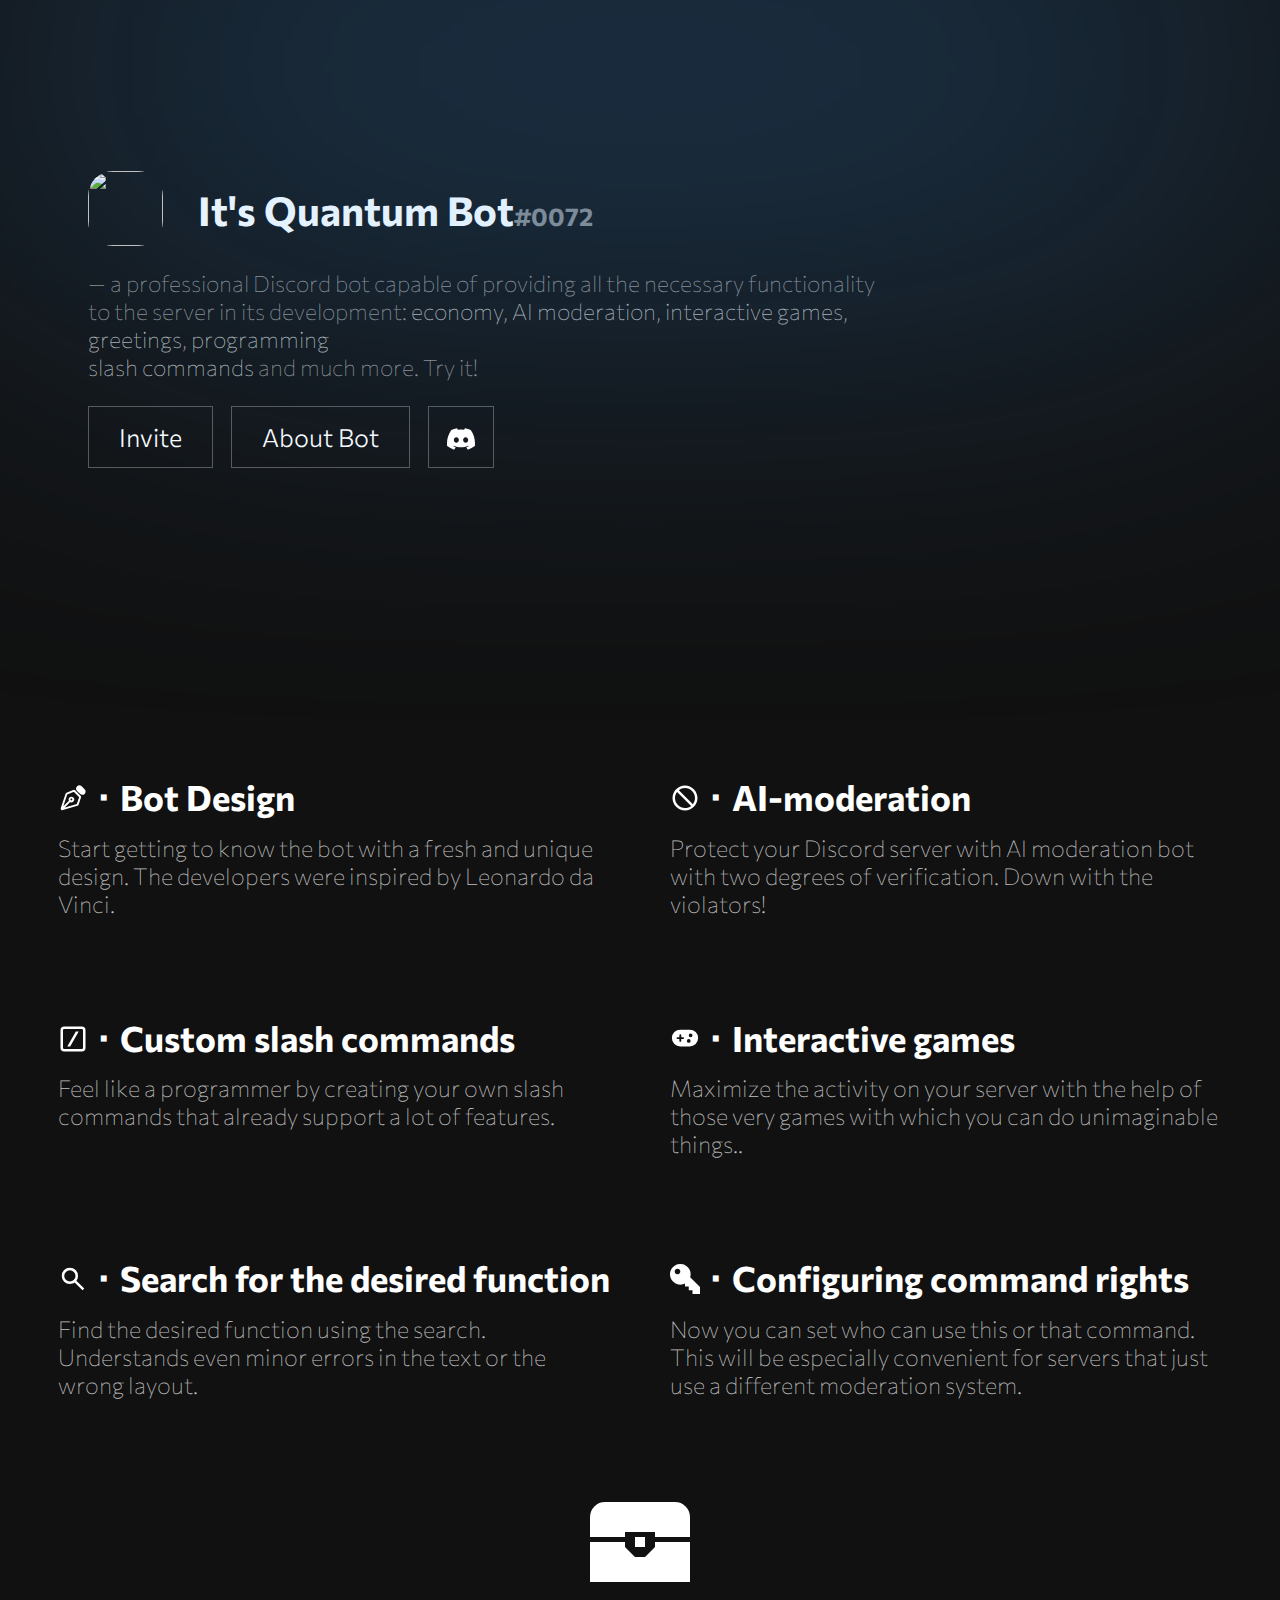
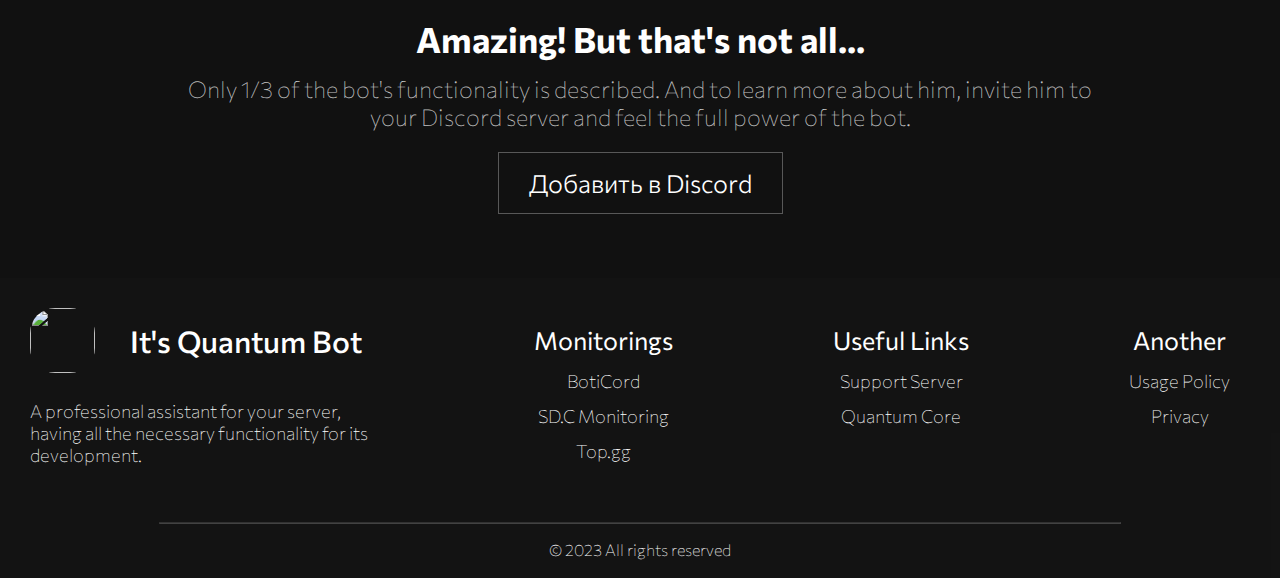
==== index.html @ 14503ce6 "Update index.html" ====
<html>
	<head>
		<link rel="preconnect" href="https://fonts.googleapis.com">
		<link rel="preconnect" href="https://fonts.gstatic.com" crossorigin>
		<link href="https://fonts.googleapis.com/css2?family=Commissioner:wght@100;200;300;400;500;700&display=swap" rel="stylesheet">
	    <script src="https://ajax.googleapis.com/ajax/libs/jquery/2.1.1/jquery.min.js"></script>

		<title>It's Quantum Bot</title>
		<link rel="icon" type="image/x-icon" href="favicon.ico">
		<link rel="stylesheet" type="text/css" href="css/nav.css" />
  	</head>
  	<body style="background-color: #111111; color: #fff; font-weight: 100; font-family: 'Commissioner', sans-serif">
  		<style>
  			.general {
  				display: flex;
  				margin-top: 3em;
  				margin-left: 5em;
  			}

  			.generalDescription {
  				margin-left: 5em;
  			}

			.nav__light {
			  background-color: #3CA1FF;
			  width: 100%;
			  height: 115px;
			  filter: blur(250px);
			}

			.button {
				border: 1px solid rgb(255, 255, 255, 0.3);
				color: #fff; 
				text-decoration: none;
				font-weight: 300;
				font-size: 25px;
			}

			.button:hover {
				border: 1px solid rgb(255, 255, 255, 0.5);
			}

			.functional {
				display: flex;
				margin-top: 18em;
				flex-direction: row; 
				flex-flow: wrap;
				justify-content: center;
				row-gap: 40px;
				column-gap: 60px;
			}
  		</style>

  		<div class="nav__light"></div>
    		<div class="general">
	 	 	<img style="border-radius: 25px; width: 75px; height: 75px; z-index: 1;" src="https://images-ext-1.discordapp.net/external/DIkOismXj4B5YyvIl13mieGrvAp-vrmtmXgA39Qa33Y/https/cdn.discordapp.com/avatars/1130834452008947792/7b48f064a571ddb4c4ea2217fe2902ff.webp">

	  		<p id="hiQuantum" style="font-size: 40px; margin-top: 13.5px; margin-left: 35px; font-weight: bold; height: 0px;">It's Quantum Bot<span style="font-size: 25px; color: rgb(255, 255, 255, 0.5)">#0072</span></p>
		</div>
		<div class="generalDescription">
			<p id="quantumDescription" style="width: 35em; font-size: 22.5px; color: rgb(255, 255, 255, 0.55)">— a professional Discord bot capable of providing all the necessary functionality to the server in its development: <span style="color: rgb(255, 255, 255, 0.7)"> economy</span>, <span style="color: rgb(255, 255, 255, 0.7)">AI moderation</span>, <span style="color: rgb(255, 255, 255, 0.7)"> interactive games</span>, <span style="color: rgb(255, 255, 255, 0.7)"> greetings</span>, <span style="color: rgb(255, 255, 255, 0.7)"> programming<br>slash commands</span> and much more. Try it!</p><br>
			<a id="inviteButton" style="padding: 15px 30px;" href="https://discord.gg/MeukkSw5uc" class="button">Invite</a>
			<a id="aboutButton" style="padding: 15px 30px; margin-left: 15px;" href="https://discord.gg/MeukkSw5uc" class="button">About Bot</a>
			<a style="padding: 15px 18px; margin-left: 15px;" href="/" class="button"><svg style="margin-bottom: -3.5px;" transform="translate(0 2)" xmlns="http://www.w3.org/2000/svg" width="28" height="28" fill="currentColor" class="bi bi-discord" viewBox="0 0 16 16"><path d="M13.545 2.907a13.227 13.227 0 0 0-3.257-1.011.05.05 0 0 0-.052.025c-.141.25-.297.577-.406.833a12.19 12.19 0 0 0-3.658 0 8.258 8.258 0 0 0-.412-.833.051.051 0 0 0-.052-.025c-1.125.194-2.22.534-3.257 1.011a.041.041 0 0 0-.021.018C.356 6.024-.213 9.047.066 12.032c.001.014.01.028.021.037a13.276 13.276 0 0 0 3.995 2.02.05.05 0 0 0 .056-.019c.308-.42.582-.863.818-1.329a.05.05 0 0 0-.01-.059.051.051 0 0 0-.018-.011 8.875 8.875 0 0 1-1.248-.595.05.05 0 0 1-.02-.066.051.051 0 0 1 .015-.019c.084-.063.168-.129.248-.195a.05.05 0 0 1 .051-.007c2.619 1.196 5.454 1.196 8.041 0a.052.052 0 0 1 .053.007c.08.066.164.132.248.195a.051.051 0 0 1-.004.085 8.254 8.254 0 0 1-1.249.594.05.05 0 0 0-.03.03.052.052 0 0 0 .003.041c.24.465.515.909.817 1.329a.05.05 0 0 0 .056.019 13.235 13.235 0 0 0 4.001-2.02.049.049 0 0 0 .021-.037c.334-3.451-.559-6.449-2.366-9.106a.034.034 0 0 0-.02-.019Zm-8.198 7.307c-.789 0-1.438-.724-1.438-1.612 0-.889.637-1.613 1.438-1.613.807 0 1.45.73 1.438 1.613 0 .888-.637 1.612-1.438 1.612Zm5.316 0c-.788 0-1.438-.724-1.438-1.612 0-.889.637-1.613 1.438-1.613.807 0 1.451.73 1.438 1.613 0 .888-.631 1.612-1.438 1.612Z"/></svg></a>
		</div>

		<div class="functional">
			<div class="func">
				<p id="funcDesignName" style="font-weight: bold; font-size: 35px; height: 23.5px;"><svg transform="translate(0 2)" xmlns="http://www.w3.org/2000/svg" width="30" height="30" viewBox="0 0 24 24"><g fill="none" stroke="currentColor" stroke-linecap="round" stroke-linejoin="round" stroke-width="1.5"><path d="m17.674 11.408l-1.905 5.716a.6.6 0 0 1-.398.385L3.693 20.981a.6.6 0 0 1-.74-.765L6.745 8.842a.6.6 0 0 1 .34-.365l5.387-2.218a.6.6 0 0 1 .653.13l4.404 4.405a.6.6 0 0 1 .145.614ZM3.296 20.602l6.364-6.364"/><path fill="currentColor" d="m18.403 3.182l2.364 2.364a1.846 1.846 0 1 1-2.61 2.61l-2.365-2.364a1.846 1.846 0 0 1 2.61-2.61Z"/><path d="M11.781 12.116a1.5 1.5 0 1 0-2.121 2.121a1.5 1.5 0 0 0 2.121-2.121Z"/></g></svg> ･ Bot Design</p>
				<p id="funcDesignDescription" style="font-size: 23px; color: rgb(255, 255, 255, 0.75); width: 24em;">Start getting to know the bot with a fresh and unique design. The developers were inspired by Leonardo da Vinci.</p>
			</div>
			<div class="func">
				<p id="funcModerationName" style="font-weight: bold; font-size: 35px; height: 23.5px;"><svg transform="translate(0 2)" xmlns="http://www.w3.org/2000/svg" width="30" height="30" viewBox="0 0 24 24"><path fill="currentColor" d="M12 2c5.5 0 10 4.5 10 10s-4.5 10-10 10S2 17.5 2 12S6.5 2 12 2m0 2c-1.9 0-3.6.6-4.9 1.7l11.2 11.2c1-1.4 1.7-3.1 1.7-4.9c0-4.4-3.6-8-8-8m4.9 14.3L5.7 7.1C4.6 8.4 4 10.1 4 12c0 4.4 3.6 8 8 8c1.9 0 3.6-.6 4.9-1.7Z"/></svg> ･ AI-moderation</p>
				<p id="funcModerationDescription" style="font-size: 23px; color: rgb(255, 255, 255, 0.75); width: 24em;">Protect your Discord server with AI moderation bot with two degrees of verification. Down with the violators!</p>
			</div>
			<div class="func">
				<p id="funcSlashName" style="font-weight: bold; font-size: 35px; height: 23.5px;"><svg transform="translate(0 2)" xmlns="http://www.w3.org/2000/svg" width="30" height="30" viewBox="0 0 24 24"><path fill="currentColor" d="M5 2a3 3 0 0 0-3 3v14a3 3 0 0 0 3 3h14a3 3 0 0 0 3-3V5a3 3 0 0 0-3-3H5ZM4 5a1 1 0 0 1 1-1h14a1 1 0 0 1 1 1v14a1 1 0 0 1-1 1H5a1 1 0 0 1-1-1V5Zm5.723 13L16.58 6h-2.303L7.42 18h2.303Z"/></svg> ･ Custom slash commands</p>
				<p id="funcSlashDescription" style="font-size: 23px; color: rgb(255, 255, 255, 0.75); width: 24em;">Feel like a programmer by creating your own slash commands that already support a lot of features.</p>
			</div>
			<div class="func">
				<p id="funcGamesName" style="font-weight: bold; font-size: 35px; height: 23.5px;"><svg transform="translate(0 2)" xmlns="http://www.w3.org/2000/svg" width="30" height="30" viewBox="0 0 16 16"><path fill="currentColor" d="M5.502 3a4.5 4.5 0 0 0 0 9h5.008a4.5 4.5 0 1 0 0-9H5.502ZM3.504 7.5a.5.5 0 0 1 .5-.5h1V6a.5.5 0 1 1 1 0v1h1a.5.5 0 0 1 0 1h-1v1a.5.5 0 0 1-1 0V8h-1a.5.5 0 0 1-.5-.5ZM11 9a1 1 0 1 1-2 0a1 1 0 0 1 2 0Zm0-2a1 1 0 1 1 0-2a1 1 0 0 1 0 2Z"/></svg> ･ Interactive games</p>
				<p id="funcGamesDescription" style="font-size: 23px; color: rgb(255, 255, 255, 0.75); width: 24em;">Maximize the activity on your server with the help of those very games with which you can do unimaginable things..</p>
			</div>
			<div class="func">
				<p id="funcSearchName" style="font-weight: bold; font-size: 35px; height: 23.5px;"><svg transform="translate(0 2)" xmlns="http://www.w3.org/2000/svg" width="30" height="30" viewBox="0 0 24 24"><path fill="currentColor" d="m19.6 21l-6.3-6.3q-.75.6-1.725.95T9.5 16q-2.725 0-4.612-1.888T3 9.5q0-2.725 1.888-4.612T9.5 3q2.725 0 4.612 1.888T16 9.5q0 1.1-.35 2.075T14.7 13.3l6.3 6.3l-1.4 1.4ZM9.5 14q1.875 0 3.188-1.313T14 9.5q0-1.875-1.313-3.188T9.5 5Q7.625 5 6.312 6.313T5 9.5q0 1.875 1.313 3.188T9.5 14Z"/></svg> ･ Search for the desired function</p>
				<p id="funcSearchDescription" style="font-size: 23px; color: rgb(255, 255, 255, 0.75); width: 24em;">Find the desired function using the search. Understands even minor errors in the text or the wrong layout.</p>
			</div>
			<div class="func">
				<p id="funcPermsName" style="font-weight: bold; font-size: 35px; height: 23.5px;"><svg transform="translate(0 2)" xmlns="http://www.w3.org/2000/svg" width="30" height="30" viewBox="0 0 2048 2048"><path fill="currentColor" d="M2048 1573v475h-512v-256h-256v-256h-256v-207q-74 39-155 59t-165 20q-97 0-187-25t-168-71t-142-110t-111-143t-71-168T0 704q0-97 25-187t71-168t110-142T349 96t168-71T704 0q97 0 187 25t168 71t142 110t111 143t71 168t25 187q0 51-8 101t-23 98l671 670zM512 704q40 0 75-15t61-41t41-61t15-75q0-40-15-75t-41-61t-61-41t-75-15q-40 0-75 15t-61 41t-41 61t-15 75q0 40 15 75t41 61t61 41t75 15z"/></svg> ･ Configuring command rights</p>
				<p id="funcPermsDescription" style="font-size: 23px; color: rgb(255, 255, 255, 0.75); width: 24em;">Now you can set who can use this or that command. This will be especially convenient for servers that just use a different moderation system.</p>
			</div>
			<div class="func">
				<center><svg transform="translate(0 20)" xmlns="http://www.w3.org/2000/svg" width="120" height="120" viewBox="0 0 24 24"><path fill="currentColor" d="M5 4h14a3 3 0 0 1 3 3v4h-7v-1H9v1H2V7a3 3 0 0 1 3-3m6 7h2v2h-2v-2m-9 1h7v1l2 2h2l2-2v-1h7v8H2v-8Z"/></svg></center>
				<p id="funcMoreName" style="font-weight: bold; font-size: 35px; height: 23.5px; text-align: center;">Amazing! But that's not all...</p>
				<p id="funcMoreDescription" style="font-size: 23px; color: rgb(255, 255, 255, 0.75); height: 70px; width: 40em; text-align: center;">Only 1/3 of the bot's functionality is described. And to learn more about him, invite him to your Discord server and feel the full power of the bot.</p>
				<center><a id="buttonAddToDiscord" style="padding: 15px 30px;" href="https://discord.gg/MeukkSw5uc" class="button">Добавить в Discord</a></center>
			</div>
		</div>

		<div style="margin-top: 80px; position: absolute; left: 0; width: 100%; height: 300px; background-color: rgb(255, 255, 255, 0.01);">
			<div style="display: flex; padding: 30px 30px; flex-direction: row;">

				<div style="display: flex; flex-direction: column;">
					<div style="display: flex;">
		 	 			<img style="border-radius: 25px; width: 65px; height: 65px; z-index: 1;" src="https://images-ext-1.discordapp.net/external/DIkOismXj4B5YyvIl13mieGrvAp-vrmtmXgA39Qa33Y/https/cdn.discordapp.com/avatars/1130834452008947792/7b48f064a571ddb4c4ea2217fe2902ff.webp">
		  				<p id="hiQuantum" style="font-size: 30px; margin-top: 13.5px; margin-left: 35px; font-weight: 500; height: 30px;">It's Quantum Bot</p>
		  			</div>
		  			<p id="shortDescriptionQuantum" style="font-size: 18px; width: 20em">A professional assistant for your server, having all the necessary functionality for its development.</p>
	 	 		</div>

	 	 		<div style="display: flex; flex-direction: column; margin-left: 9em; text-align: center;">
		 	 		<p id="footerMonitorings" style="font-size: 25px; font-weight: 400; margin-top: 17px; height: 20px;">Monitorings</p>
		 	 		<a href="https://boticord.top/bot/1130834452008947792" style="font-size: 18px; height: 35px; color: #fff; text-decoration: none;">BotiCord</a>
		 	 		<a href="https://bots.server-discord.com/1130834452008947792" style="font-size: 18px; height: 35px; color: #fff; text-decoration: none;">SD.C Monitoring</a>
		 	 		<a href="https://top.gg/bot/1130834452008947792" style="font-size: 18px; height: 35px; color: #fff; text-decoration: none;">Top.gg</a>
	 	 		</div>

	 	 		<div style="display: flex; flex-direction: column; margin-left: 10em; text-align: center;">
		 	 		<p id="footerLinks" style="font-size: 25px; font-weight: 400; margin-top: 17px; height: 20px;">Useful Links</p>
		 	 		<a id="footerServer" href="https://discord.gg/MeukkSw5uc" style="font-size: 18px; height: 35px; color: #fff; text-decoration: none;">Support Server</a>
		 	 		<a href="https://kooolami.github.io/quantumcore/" style="font-size: 18px; height: 35px; color: #fff; text-decoration: none;">Quantum Core</a>
	 	 		</div>

		 	 	<div style="display: flex; flex-direction: column; margin-left: 10em; text-align: center;">
		 	 		<p id="footerAnother" style="font-size: 25px; font-weight: 400; margin-top: 17px; height: 20px;">Another</p>
		 	 		<a id="footerTerms" href="/" style="font-size: 18px; height: 35px; color: #fff; text-decoration: none;">Usage Policy</a>
		 	 		<a id="footerPrivacy" href="/" style="font-size: 18px; height: 35px; color: #fff; text-decoration: none;">Privacy</a>
		 	 	</div>
	 	 	</div>

	 	 	<hr style="border-color: rgb(255, 255, 255, 0.2); width: 75%">
	 	 	<center><p id="footerSecret" style="height: 20px;">© 2023 All rights reserved</p></center>

		</div>
		<script src="js/lang.js"></script>
  	</body>
</html>
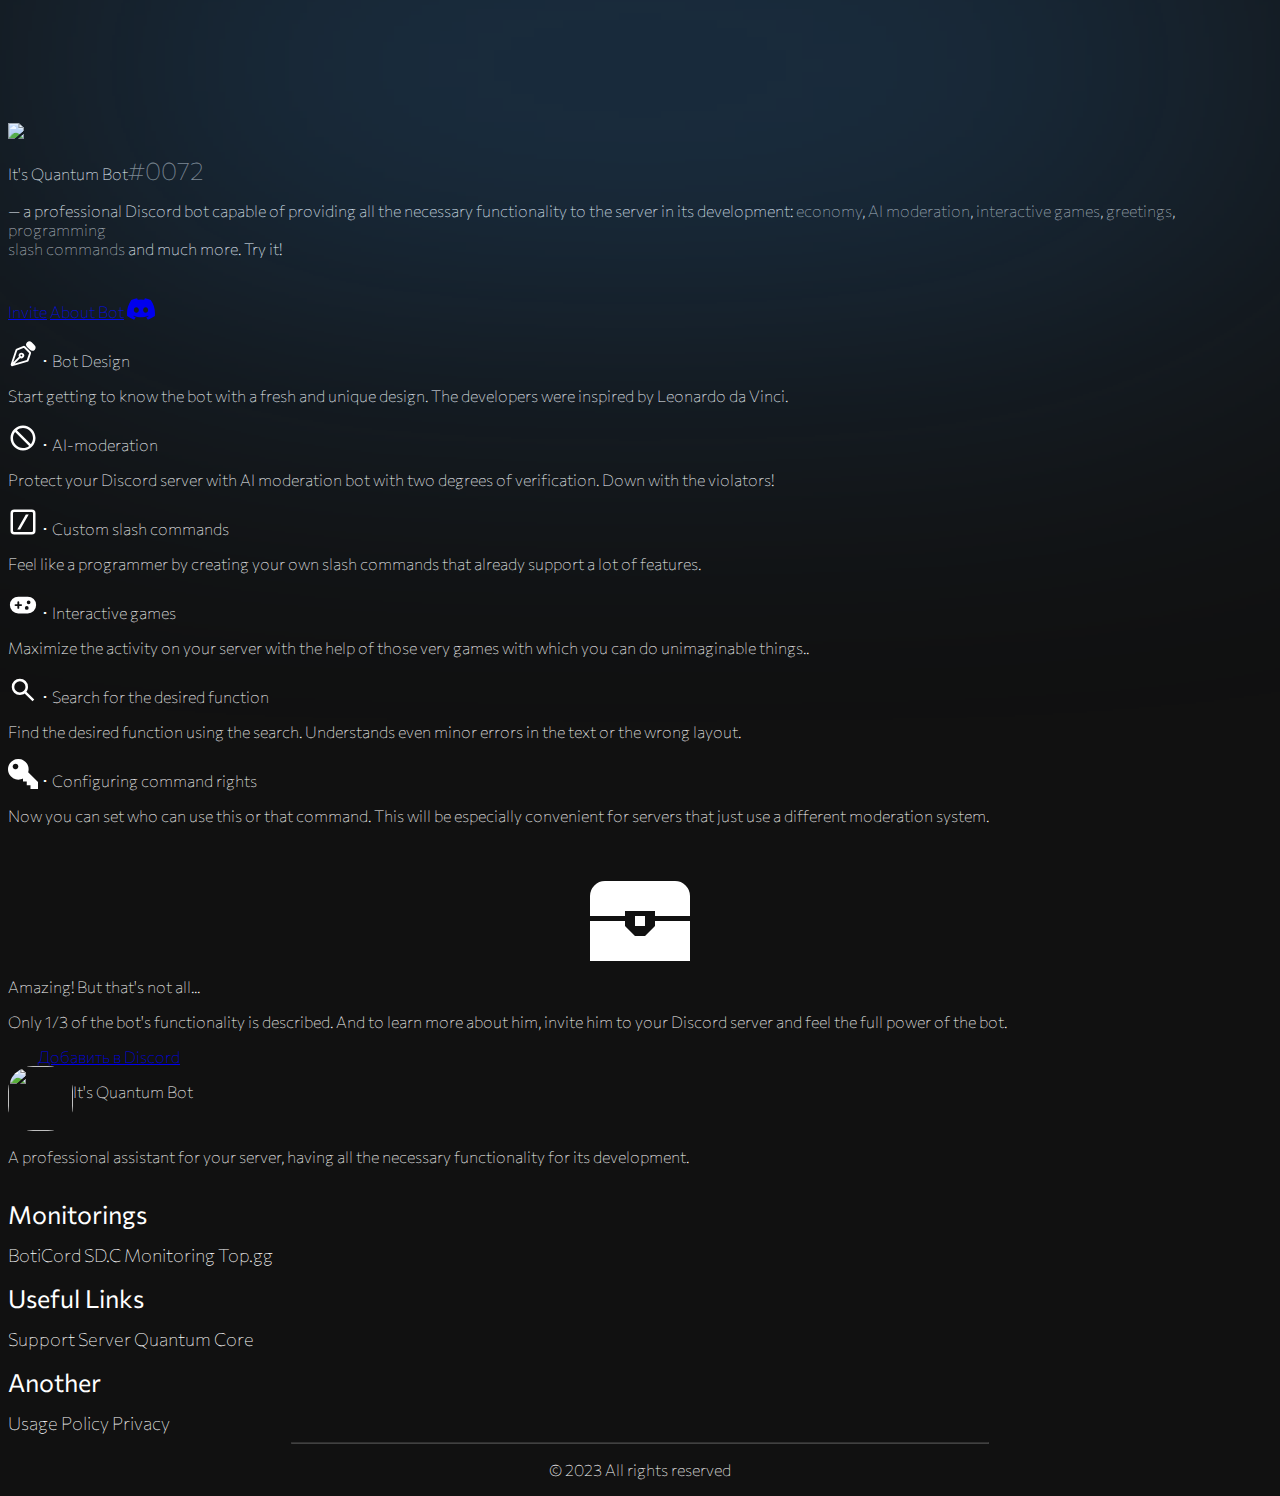
==== commit c653b21b: "Update index.html" ====
--- a/index.html
+++ b/index.html
@@ -3,23 +3,27 @@
 		<link rel="preconnect" href="https://fonts.googleapis.com">
 		<link rel="preconnect" href="https://fonts.gstatic.com" crossorigin>
 		<link href="https://fonts.googleapis.com/css2?family=Commissioner:wght@100;200;300;400;500;700&display=swap" rel="stylesheet">
-	    <script src="https://ajax.googleapis.com/ajax/libs/jquery/2.1.1/jquery.min.js"></script>
 
 		<title>It's Quantum Bot</title>
 		<link rel="icon" type="image/x-icon" href="favicon.ico">
 		<link rel="stylesheet" type="text/css" href="css/nav.css" />
+
+		<meta name="viewport" content="width=device-width, initial-scale=1.0, maximum-scale=1.0, user-scalable=no">
+
+	    <meta name="description" content="It's Quantum Bot — a professional bot capable of supporting your server, providing all the necessary functionality during its development." />
+	    <meta name="viewport" content="width=device-width, initial-scale=1.0">
+	    <meta name="theme-color" content="#111111">
+	    <meta name="keywords" content="bdb, discord bots, best discord bots, дискорд боты, discord, дискорд, disbots, disbots best" />  
+	    
+	    <meta property="og:type" content="website">
+	    <meta property="og:title" content="It's Quantum Bot">
+	    <meta property="og:description" content="It's Quantum Bot — a professional bot capable of supporting your server, providing all the necessary functionality during its development.">
+	    <meta property="og:url" content="https://kooolami.github.io/quantumbot">
+	    <meta property="og:image" content="https://images-ext-1.discordapp.net/external/DIkOismXj4B5YyvIl13mieGrvAp-vrmtmXgA39Qa33Y/https/cdn.discordapp.com/avatars/1130834452008947792/7b48f064a571ddb4c4ea2217fe2902ff.webp">
+	    <meta property="og:locale" content="en_US">
   	</head>
-  	<body style="background-color: #111111; color: #fff; font-weight: 100; font-family: 'Commissioner', sans-serif">
+  	<body style="background-color: #111111; color: #fff; font-weight: 100; font-family: 'Commissioner', sans-serif;">
   		<style>
-  			.general {
-  				display: flex;
-  				margin-top: 3em;
-  				margin-left: 5em;
-  			}
-
-  			.generalDescription {
-  				margin-left: 5em;
-  			}
 
 			.nav__light {
 			  background-color: #3CA1FF;
@@ -27,108 +31,89 @@
 			  height: 115px;
 			  filter: blur(250px);
 			}
-
-			.button {
-				border: 1px solid rgb(255, 255, 255, 0.3);
-				color: #fff; 
-				text-decoration: none;
-				font-weight: 300;
-				font-size: 25px;
-			}
-
-			.button:hover {
-				border: 1px solid rgb(255, 255, 255, 0.5);
-			}
-
-			.functional {
-				display: flex;
-				margin-top: 18em;
-				flex-direction: row; 
-				flex-flow: wrap;
-				justify-content: center;
-				row-gap: 40px;
-				column-gap: 60px;
-			}
   		</style>
 
   		<div class="nav__light"></div>
     		<div class="general">
-	 	 	<img style="border-radius: 25px; width: 75px; height: 75px; z-index: 1;" src="https://images-ext-1.discordapp.net/external/DIkOismXj4B5YyvIl13mieGrvAp-vrmtmXgA39Qa33Y/https/cdn.discordapp.com/avatars/1130834452008947792/7b48f064a571ddb4c4ea2217fe2902ff.webp">
+	 	 		<img class="generalLogo" src="https://images-ext-1.discordapp.net/external/DIkOismXj4B5YyvIl13mieGrvAp-vrmtmXgA39Qa33Y/https/cdn.discordapp.com/avatars/1130834452008947792/7b48f064a571ddb4c4ea2217fe2902ff.webp">
 
-	  		<p id="hiQuantum" style="font-size: 40px; margin-top: 13.5px; margin-left: 35px; font-weight: bold; height: 0px;">It's Quantum Bot<span style="font-size: 25px; color: rgb(255, 255, 255, 0.5)">#0072</span></p>
+	  			<p class="generalName" id="hiQuantum">It's Quantum Bot<span style="font-size: 25px; color: rgb(255, 255, 255, 0.5)">#0072</span></p>
 		</div>
-		<div class="generalDescription">
-			<p id="quantumDescription" style="width: 35em; font-size: 22.5px; color: rgb(255, 255, 255, 0.55)">— a professional Discord bot capable of providing all the necessary functionality to the server in its development: <span style="color: rgb(255, 255, 255, 0.7)"> economy</span>, <span style="color: rgb(255, 255, 255, 0.7)">AI moderation</span>, <span style="color: rgb(255, 255, 255, 0.7)"> interactive games</span>, <span style="color: rgb(255, 255, 255, 0.7)"> greetings</span>, <span style="color: rgb(255, 255, 255, 0.7)"> programming<br>slash commands</span> and much more. Try it!</p><br>
-			<a id="inviteButton" style="padding: 15px 30px;" href="https://discord.gg/MeukkSw5uc" class="button">Invite</a>
-			<a id="aboutButton" style="padding: 15px 30px; margin-left: 15px;" href="https://discord.gg/MeukkSw5uc" class="button">About Bot</a>
-			<a style="padding: 15px 18px; margin-left: 15px;" href="/" class="button"><svg style="margin-bottom: -3.5px;" transform="translate(0 2)" xmlns="http://www.w3.org/2000/svg" width="28" height="28" fill="currentColor" class="bi bi-discord" viewBox="0 0 16 16"><path d="M13.545 2.907a13.227 13.227 0 0 0-3.257-1.011.05.05 0 0 0-.052.025c-.141.25-.297.577-.406.833a12.19 12.19 0 0 0-3.658 0 8.258 8.258 0 0 0-.412-.833.051.051 0 0 0-.052-.025c-1.125.194-2.22.534-3.257 1.011a.041.041 0 0 0-.021.018C.356 6.024-.213 9.047.066 12.032c.001.014.01.028.021.037a13.276 13.276 0 0 0 3.995 2.02.05.05 0 0 0 .056-.019c.308-.42.582-.863.818-1.329a.05.05 0 0 0-.01-.059.051.051 0 0 0-.018-.011 8.875 8.875 0 0 1-1.248-.595.05.05 0 0 1-.02-.066.051.051 0 0 1 .015-.019c.084-.063.168-.129.248-.195a.05.05 0 0 1 .051-.007c2.619 1.196 5.454 1.196 8.041 0a.052.052 0 0 1 .053.007c.08.066.164.132.248.195a.051.051 0 0 1-.004.085 8.254 8.254 0 0 1-1.249.594.05.05 0 0 0-.03.03.052.052 0 0 0 .003.041c.24.465.515.909.817 1.329a.05.05 0 0 0 .056.019 13.235 13.235 0 0 0 4.001-2.02.049.049 0 0 0 .021-.037c.334-3.451-.559-6.449-2.366-9.106a.034.034 0 0 0-.02-.019Zm-8.198 7.307c-.789 0-1.438-.724-1.438-1.612 0-.889.637-1.613 1.438-1.613.807 0 1.45.73 1.438 1.613 0 .888-.637 1.612-1.438 1.612Zm5.316 0c-.788 0-1.438-.724-1.438-1.612 0-.889.637-1.613 1.438-1.613.807 0 1.451.73 1.438 1.613 0 .888-.631 1.612-1.438 1.612Z"/></svg></a>
-		</div>
+		<div class="generalAddon">
+			<p class="generalDescription" id="quantumDescription">— a professional Discord bot capable of providing all the necessary functionality to the server in its development: <span style="color: rgb(255, 255, 255, 0.7)"> economy</span>, <span style="color: rgb(255, 255, 255, 0.7)">AI moderation</span>, <span style="color: rgb(255, 255, 255, 0.7)"> interactive games</span>, <span style="color: rgb(255, 255, 255, 0.7)"> greetings</span>, <span style="color: rgb(255, 255, 255, 0.7)"> programming<br>slash commands</span> and much more. Try it!</p><br>
 
-		<div class="functional">
-			<div class="func">
-				<p id="funcDesignName" style="font-weight: bold; font-size: 35px; height: 23.5px;"><svg transform="translate(0 2)" xmlns="http://www.w3.org/2000/svg" width="30" height="30" viewBox="0 0 24 24"><g fill="none" stroke="currentColor" stroke-linecap="round" stroke-linejoin="round" stroke-width="1.5"><path d="m17.674 11.408l-1.905 5.716a.6.6 0 0 1-.398.385L3.693 20.981a.6.6 0 0 1-.74-.765L6.745 8.842a.6.6 0 0 1 .34-.365l5.387-2.218a.6.6 0 0 1 .653.13l4.404 4.405a.6.6 0 0 1 .145.614ZM3.296 20.602l6.364-6.364"/><path fill="currentColor" d="m18.403 3.182l2.364 2.364a1.846 1.846 0 1 1-2.61 2.61l-2.365-2.364a1.846 1.846 0 0 1 2.61-2.61Z"/><path d="M11.781 12.116a1.5 1.5 0 1 0-2.121 2.121a1.5 1.5 0 0 0 2.121-2.121Z"/></g></svg> ･ Bot Design</p>
-				<p id="funcDesignDescription" style="font-size: 23px; color: rgb(255, 255, 255, 0.75); width: 24em;">Start getting to know the bot with a fresh and unique design. The developers were inspired by Leonardo da Vinci.</p>
-			</div>
-			<div class="func">
-				<p id="funcModerationName" style="font-weight: bold; font-size: 35px; height: 23.5px;"><svg transform="translate(0 2)" xmlns="http://www.w3.org/2000/svg" width="30" height="30" viewBox="0 0 24 24"><path fill="currentColor" d="M12 2c5.5 0 10 4.5 10 10s-4.5 10-10 10S2 17.5 2 12S6.5 2 12 2m0 2c-1.9 0-3.6.6-4.9 1.7l11.2 11.2c1-1.4 1.7-3.1 1.7-4.9c0-4.4-3.6-8-8-8m4.9 14.3L5.7 7.1C4.6 8.4 4 10.1 4 12c0 4.4 3.6 8 8 8c1.9 0 3.6-.6 4.9-1.7Z"/></svg> ･ AI-moderation</p>
-				<p id="funcModerationDescription" style="font-size: 23px; color: rgb(255, 255, 255, 0.75); width: 24em;">Protect your Discord server with AI moderation bot with two degrees of verification. Down with the violators!</p>
-			</div>
-			<div class="func">
-				<p id="funcSlashName" style="font-weight: bold; font-size: 35px; height: 23.5px;"><svg transform="translate(0 2)" xmlns="http://www.w3.org/2000/svg" width="30" height="30" viewBox="0 0 24 24"><path fill="currentColor" d="M5 2a3 3 0 0 0-3 3v14a3 3 0 0 0 3 3h14a3 3 0 0 0 3-3V5a3 3 0 0 0-3-3H5ZM4 5a1 1 0 0 1 1-1h14a1 1 0 0 1 1 1v14a1 1 0 0 1-1 1H5a1 1 0 0 1-1-1V5Zm5.723 13L16.58 6h-2.303L7.42 18h2.303Z"/></svg> ･ Custom slash commands</p>
-				<p id="funcSlashDescription" style="font-size: 23px; color: rgb(255, 255, 255, 0.75); width: 24em;">Feel like a programmer by creating your own slash commands that already support a lot of features.</p>
-			</div>
-			<div class="func">
-				<p id="funcGamesName" style="font-weight: bold; font-size: 35px; height: 23.5px;"><svg transform="translate(0 2)" xmlns="http://www.w3.org/2000/svg" width="30" height="30" viewBox="0 0 16 16"><path fill="currentColor" d="M5.502 3a4.5 4.5 0 0 0 0 9h5.008a4.5 4.5 0 1 0 0-9H5.502ZM3.504 7.5a.5.5 0 0 1 .5-.5h1V6a.5.5 0 1 1 1 0v1h1a.5.5 0 0 1 0 1h-1v1a.5.5 0 0 1-1 0V8h-1a.5.5 0 0 1-.5-.5ZM11 9a1 1 0 1 1-2 0a1 1 0 0 1 2 0Zm0-2a1 1 0 1 1 0-2a1 1 0 0 1 0 2Z"/></svg> ･ Interactive games</p>
-				<p id="funcGamesDescription" style="font-size: 23px; color: rgb(255, 255, 255, 0.75); width: 24em;">Maximize the activity on your server with the help of those very games with which you can do unimaginable things..</p>
-			</div>
-			<div class="func">
-				<p id="funcSearchName" style="font-weight: bold; font-size: 35px; height: 23.5px;"><svg transform="translate(0 2)" xmlns="http://www.w3.org/2000/svg" width="30" height="30" viewBox="0 0 24 24"><path fill="currentColor" d="m19.6 21l-6.3-6.3q-.75.6-1.725.95T9.5 16q-2.725 0-4.612-1.888T3 9.5q0-2.725 1.888-4.612T9.5 3q2.725 0 4.612 1.888T16 9.5q0 1.1-.35 2.075T14.7 13.3l6.3 6.3l-1.4 1.4ZM9.5 14q1.875 0 3.188-1.313T14 9.5q0-1.875-1.313-3.188T9.5 5Q7.625 5 6.312 6.313T5 9.5q0 1.875 1.313 3.188T9.5 14Z"/></svg> ･ Search for the desired function</p>
-				<p id="funcSearchDescription" style="font-size: 23px; color: rgb(255, 255, 255, 0.75); width: 24em;">Find the desired function using the search. Understands even minor errors in the text or the wrong layout.</p>
-			</div>
-			<div class="func">
-				<p id="funcPermsName" style="font-weight: bold; font-size: 35px; height: 23.5px;"><svg transform="translate(0 2)" xmlns="http://www.w3.org/2000/svg" width="30" height="30" viewBox="0 0 2048 2048"><path fill="currentColor" d="M2048 1573v475h-512v-256h-256v-256h-256v-207q-74 39-155 59t-165 20q-97 0-187-25t-168-71t-142-110t-111-143t-71-168T0 704q0-97 25-187t71-168t110-142T349 96t168-71T704 0q97 0 187 25t168 71t142 110t111 143t71 168t25 187q0 51-8 101t-23 98l671 670zM512 704q40 0 75-15t61-41t41-61t15-75q0-40-15-75t-41-61t-61-41t-75-15q-40 0-75 15t-61 41t-41 61t-15 75q0 40 15 75t41 61t61 41t75 15z"/></svg> ･ Configuring command rights</p>
-				<p id="funcPermsDescription" style="font-size: 23px; color: rgb(255, 255, 255, 0.75); width: 24em;">Now you can set who can use this or that command. This will be especially convenient for servers that just use a different moderation system.</p>
-			</div>
-			<div class="func">
-				<center><svg transform="translate(0 20)" xmlns="http://www.w3.org/2000/svg" width="120" height="120" viewBox="0 0 24 24"><path fill="currentColor" d="M5 4h14a3 3 0 0 1 3 3v4h-7v-1H9v1H2V7a3 3 0 0 1 3-3m6 7h2v2h-2v-2m-9 1h7v1l2 2h2l2-2v-1h7v8H2v-8Z"/></svg></center>
-				<p id="funcMoreName" style="font-weight: bold; font-size: 35px; height: 23.5px; text-align: center;">Amazing! But that's not all...</p>
-				<p id="funcMoreDescription" style="font-size: 23px; color: rgb(255, 255, 255, 0.75); height: 70px; width: 40em; text-align: center;">Only 1/3 of the bot's functionality is described. And to learn more about him, invite him to your Discord server and feel the full power of the bot.</p>
-				<center><a id="buttonAddToDiscord" style="padding: 15px 30px;" href="https://discord.gg/MeukkSw5uc" class="button">Добавить в Discord</a></center>
+			<div class="generalButtons">
+				<a id="inviteButton" href="https://discord.gg/MeukkSw5uc" class="button">Invite</a>
+				<a id="aboutButton" href="https://discord.gg/MeukkSw5uc" class="button">About Bot</a>
+				<a href="/" class="socialButton"><svg style="margin-bottom: -3.5px;" transform="translate(0 2)" xmlns="http://www.w3.org/2000/svg" width="28" height="28" fill="currentColor" class="bi bi-discord" viewBox="0 0 16 16"><path d="M13.545 2.907a13.227 13.227 0 0 0-3.257-1.011.05.05 0 0 0-.052.025c-.141.25-.297.577-.406.833a12.19 12.19 0 0 0-3.658 0 8.258 8.258 0 0 0-.412-.833.051.051 0 0 0-.052-.025c-1.125.194-2.22.534-3.257 1.011a.041.041 0 0 0-.021.018C.356 6.024-.213 9.047.066 12.032c.001.014.01.028.021.037a13.276 13.276 0 0 0 3.995 2.02.05.05 0 0 0 .056-.019c.308-.42.582-.863.818-1.329a.05.05 0 0 0-.01-.059.051.051 0 0 0-.018-.011 8.875 8.875 0 0 1-1.248-.595.05.05 0 0 1-.02-.066.051.051 0 0 1 .015-.019c.084-.063.168-.129.248-.195a.05.05 0 0 1 .051-.007c2.619 1.196 5.454 1.196 8.041 0a.052.052 0 0 1 .053.007c.08.066.164.132.248.195a.051.051 0 0 1-.004.085 8.254 8.254 0 0 1-1.249.594.05.05 0 0 0-.03.03.052.052 0 0 0 .003.041c.24.465.515.909.817 1.329a.05.05 0 0 0 .056.019 13.235 13.235 0 0 0 4.001-2.02.049.049 0 0 0 .021-.037c.334-3.451-.559-6.449-2.366-9.106a.034.034 0 0 0-.02-.019Zm-8.198 7.307c-.789 0-1.438-.724-1.438-1.612 0-.889.637-1.613 1.438-1.613.807 0 1.45.73 1.438 1.613 0 .888-.637 1.612-1.438 1.612Zm5.316 0c-.788 0-1.438-.724-1.438-1.612 0-.889.637-1.613 1.438-1.613.807 0 1.451.73 1.438 1.613 0 .888-.631 1.612-1.438 1.612Z"/></svg></a> 
 			</div>
 		</div>
 
-		<div style="margin-top: 80px; position: absolute; left: 0; width: 100%; height: 300px; background-color: rgb(255, 255, 255, 0.01);">
-			<div style="display: flex; padding: 30px 30px; flex-direction: row;">
+	 	<div class="functional">
+			<div>
+				<p class="funcName" id="funcDesignName"><svg transform="translate(0 2)" xmlns="http://www.w3.org/2000/svg" width="30" height="30" viewBox="0 0 24 24"><g fill="none" stroke="currentColor" stroke-linecap="round" stroke-linejoin="round" stroke-width="1.5"><path d="m17.674 11.408l-1.905 5.716a.6.6 0 0 1-.398.385L3.693 20.981a.6.6 0 0 1-.74-.765L6.745 8.842a.6.6 0 0 1 .34-.365l5.387-2.218a.6.6 0 0 1 .653.13l4.404 4.405a.6.6 0 0 1 .145.614ZM3.296 20.602l6.364-6.364"/><path fill="currentColor" d="m18.403 3.182l2.364 2.364a1.846 1.846 0 1 1-2.61 2.61l-2.365-2.364a1.846 1.846 0 0 1 2.61-2.61Z"/><path d="M11.781 12.116a1.5 1.5 0 1 0-2.121 2.121a1.5 1.5 0 0 0 2.121-2.121Z"/></g></svg> ･ Bot Design</p>
+				<p class="funcDesc" id="funcDesignDescription">Start getting to know the bot with a fresh and unique design. The developers were inspired by Leonardo da Vinci.</p>
+			</div>
+			<div>
+				<p class="funcName" id="funcModerationName"><svg transform="translate(0 2)" xmlns="http://www.w3.org/2000/svg" width="30" height="30" viewBox="0 0 24 24"><path fill="currentColor" d="M12 2c5.5 0 10 4.5 10 10s-4.5 10-10 10S2 17.5 2 12S6.5 2 12 2m0 2c-1.9 0-3.6.6-4.9 1.7l11.2 11.2c1-1.4 1.7-3.1 1.7-4.9c0-4.4-3.6-8-8-8m4.9 14.3L5.7 7.1C4.6 8.4 4 10.1 4 12c0 4.4 3.6 8 8 8c1.9 0 3.6-.6 4.9-1.7Z"/></svg> ･ AI-moderation</p>
+				<p class="funcDesc" id="funcModerationDescription">Protect your Discord server with AI moderation bot with two degrees of verification. Down with the violators!</p>
+			</div>
+			<div>
+				<p class="funcName" id="funcSlashName"><svg transform="translate(0 2)" xmlns="http://www.w3.org/2000/svg" width="30" height="30" viewBox="0 0 24 24"><path fill="currentColor" d="M5 2a3 3 0 0 0-3 3v14a3 3 0 0 0 3 3h14a3 3 0 0 0 3-3V5a3 3 0 0 0-3-3H5ZM4 5a1 1 0 0 1 1-1h14a1 1 0 0 1 1 1v14a1 1 0 0 1-1 1H5a1 1 0 0 1-1-1V5Zm5.723 13L16.58 6h-2.303L7.42 18h2.303Z"/></svg> ･ Custom slash commands</p>
+				<p class="funcDesc" id="funcSlashDescription">Feel like a programmer by creating your own slash commands that already support a lot of features.</p>
+			</div>
+			<div>
+				<p class="funcName" id="funcGamesName"><svg transform="translate(0 2)" xmlns="http://www.w3.org/2000/svg" width="30" height="30" viewBox="0 0 16 16"><path fill="currentColor" d="M5.502 3a4.5 4.5 0 0 0 0 9h5.008a4.5 4.5 0 1 0 0-9H5.502ZM3.504 7.5a.5.5 0 0 1 .5-.5h1V6a.5.5 0 1 1 1 0v1h1a.5.5 0 0 1 0 1h-1v1a.5.5 0 0 1-1 0V8h-1a.5.5 0 0 1-.5-.5ZM11 9a1 1 0 1 1-2 0a1 1 0 0 1 2 0Zm0-2a1 1 0 1 1 0-2a1 1 0 0 1 0 2Z"/></svg> ･ Interactive games</p>
+				<p class="funcDesc" id="funcGamesDescription">Maximize the activity on your server with the help of those very games with which you can do unimaginable things..</p>
+			</div>
+			<div>
+				<p class="funcName" id="funcSearchName"><svg transform="translate(0 2)" xmlns="http://www.w3.org/2000/svg" width="30" height="30" viewBox="0 0 24 24"><path fill="currentColor" d="m19.6 21l-6.3-6.3q-.75.6-1.725.95T9.5 16q-2.725 0-4.612-1.888T3 9.5q0-2.725 1.888-4.612T9.5 3q2.725 0 4.612 1.888T16 9.5q0 1.1-.35 2.075T14.7 13.3l6.3 6.3l-1.4 1.4ZM9.5 14q1.875 0 3.188-1.313T14 9.5q0-1.875-1.313-3.188T9.5 5Q7.625 5 6.312 6.313T5 9.5q0 1.875 1.313 3.188T9.5 14Z"/></svg> ･ Search for the desired function</p>
+				<p class="funcDesc" id="funcSearchDescription">Find the desired function using the search. Understands even minor errors in the text or the wrong layout.</p>
+			</div>
+			<div>
+				<p class="funcName" id="funcPermsName"><svg transform="translate(0 2)" xmlns="http://www.w3.org/2000/svg" width="30" height="30" viewBox="0 0 2048 2048"><path fill="currentColor" d="M2048 1573v475h-512v-256h-256v-256h-256v-207q-74 39-155 59t-165 20q-97 0-187-25t-168-71t-142-110t-111-143t-71-168T0 704q0-97 25-187t71-168t110-142T349 96t168-71T704 0q97 0 187 25t168 71t142 110t111 143t71 168t25 187q0 51-8 101t-23 98l671 670zM512 704q40 0 75-15t61-41t41-61t15-75q0-40-15-75t-41-61t-61-41t-75-15q-40 0-75 15t-61 41t-41 61t-15 75q0 40 15 75t41 61t61 41t75 15z"/></svg> ･ Configuring command rights</p>
+				<p class="funcDesc" id="funcPermsDescription">Now you can set who can use this or that command. This will be especially convenient for servers that just use a different moderation system.</p>
+			</div>
+			<div>
+				<center><svg transform="translate(0 20)" xmlns="http://www.w3.org/2000/svg" width="120" height="120" viewBox="0 0 24 24"><path fill="currentColor" d="M5 4h14a3 3 0 0 1 3 3v4h-7v-1H9v1H2V7a3 3 0 0 1 3-3m6 7h2v2h-2v-2m-9 1h7v1l2 2h2l2-2v-1h7v8H2v-8Z"/></svg></center>
+				<p class="funcName" id="funcMoreName">Amazing! But that's not all...</p>
+				<p class="funcDesc" id="funcMoreDescription">Only 1/3 of the bot's functionality is described. And to learn more about him, invite him to your Discord server and feel the full power of the bot.</p>
+				<a id="buttonAddToDiscord" style="padding: 15px 30px;" href="https://discord.gg/MeukkSw5uc" class="button">Добавить в Discord</a>
+			</div>
+		</div>
+
+	 	<div class="footer">
+			<div class="footerFlex">
 
 				<div style="display: flex; flex-direction: column;">
 					<div style="display: flex;">
 		 	 			<img style="border-radius: 25px; width: 65px; height: 65px; z-index: 1;" src="https://images-ext-1.discordapp.net/external/DIkOismXj4B5YyvIl13mieGrvAp-vrmtmXgA39Qa33Y/https/cdn.discordapp.com/avatars/1130834452008947792/7b48f064a571ddb4c4ea2217fe2902ff.webp">
-		  				<p id="hiQuantum" style="font-size: 30px; margin-top: 13.5px; margin-left: 35px; font-weight: 500; height: 30px;">It's Quantum Bot</p>
+		  				<p class="footerName">It's Quantum Bot</p>
 		  			</div>
-		  			<p id="shortDescriptionQuantum" style="font-size: 18px; width: 20em">A professional assistant for your server, having all the necessary functionality for its development.</p>
+		  			<p id="shortDescriptionQuantum">A professional assistant for your server, having all the necessary functionality for its development.</p>
 	 	 		</div>
 
-	 	 		<div style="display: flex; flex-direction: column; margin-left: 9em; text-align: center;">
+	 	 		<div class="footerCategory">
 		 	 		<p id="footerMonitorings" style="font-size: 25px; font-weight: 400; margin-top: 17px; height: 20px;">Monitorings</p>
 		 	 		<a href="https://boticord.top/bot/1130834452008947792" style="font-size: 18px; height: 35px; color: #fff; text-decoration: none;">BotiCord</a>
 		 	 		<a href="https://bots.server-discord.com/1130834452008947792" style="font-size: 18px; height: 35px; color: #fff; text-decoration: none;">SD.C Monitoring</a>
 		 	 		<a href="https://top.gg/bot/1130834452008947792" style="font-size: 18px; height: 35px; color: #fff; text-decoration: none;">Top.gg</a>
 	 	 		</div>
 
-	 	 		<div style="display: flex; flex-direction: column; margin-left: 10em; text-align: center;">
+	 	 		<div class="footerCategory">
 		 	 		<p id="footerLinks" style="font-size: 25px; font-weight: 400; margin-top: 17px; height: 20px;">Useful Links</p>
 		 	 		<a id="footerServer" href="https://discord.gg/MeukkSw5uc" style="font-size: 18px; height: 35px; color: #fff; text-decoration: none;">Support Server</a>
 		 	 		<a href="https://kooolami.github.io/quantumcore/" style="font-size: 18px; height: 35px; color: #fff; text-decoration: none;">Quantum Core</a>
 	 	 		</div>
 
-		 	 	<div style="display: flex; flex-direction: column; margin-left: 10em; text-align: center;">
+		 	 	<div class="footerCategory">
 		 	 		<p id="footerAnother" style="font-size: 25px; font-weight: 400; margin-top: 17px; height: 20px;">Another</p>
 		 	 		<a id="footerTerms" href="/" style="font-size: 18px; height: 35px; color: #fff; text-decoration: none;">Usage Policy</a>
 		 	 		<a id="footerPrivacy" href="/" style="font-size: 18px; height: 35px; color: #fff; text-decoration: none;">Privacy</a>
 		 	 	</div>
 	 	 	</div>
 
-	 	 	<hr style="border-color: rgb(255, 255, 255, 0.2); width: 75%">
+	 	 	<hr style="border-color: rgb(255, 255, 255, 0.2); width: 55%;">
 	 	 	<center><p id="footerSecret" style="height: 20px;">© 2023 All rights reserved</p></center>
 
 		</div>
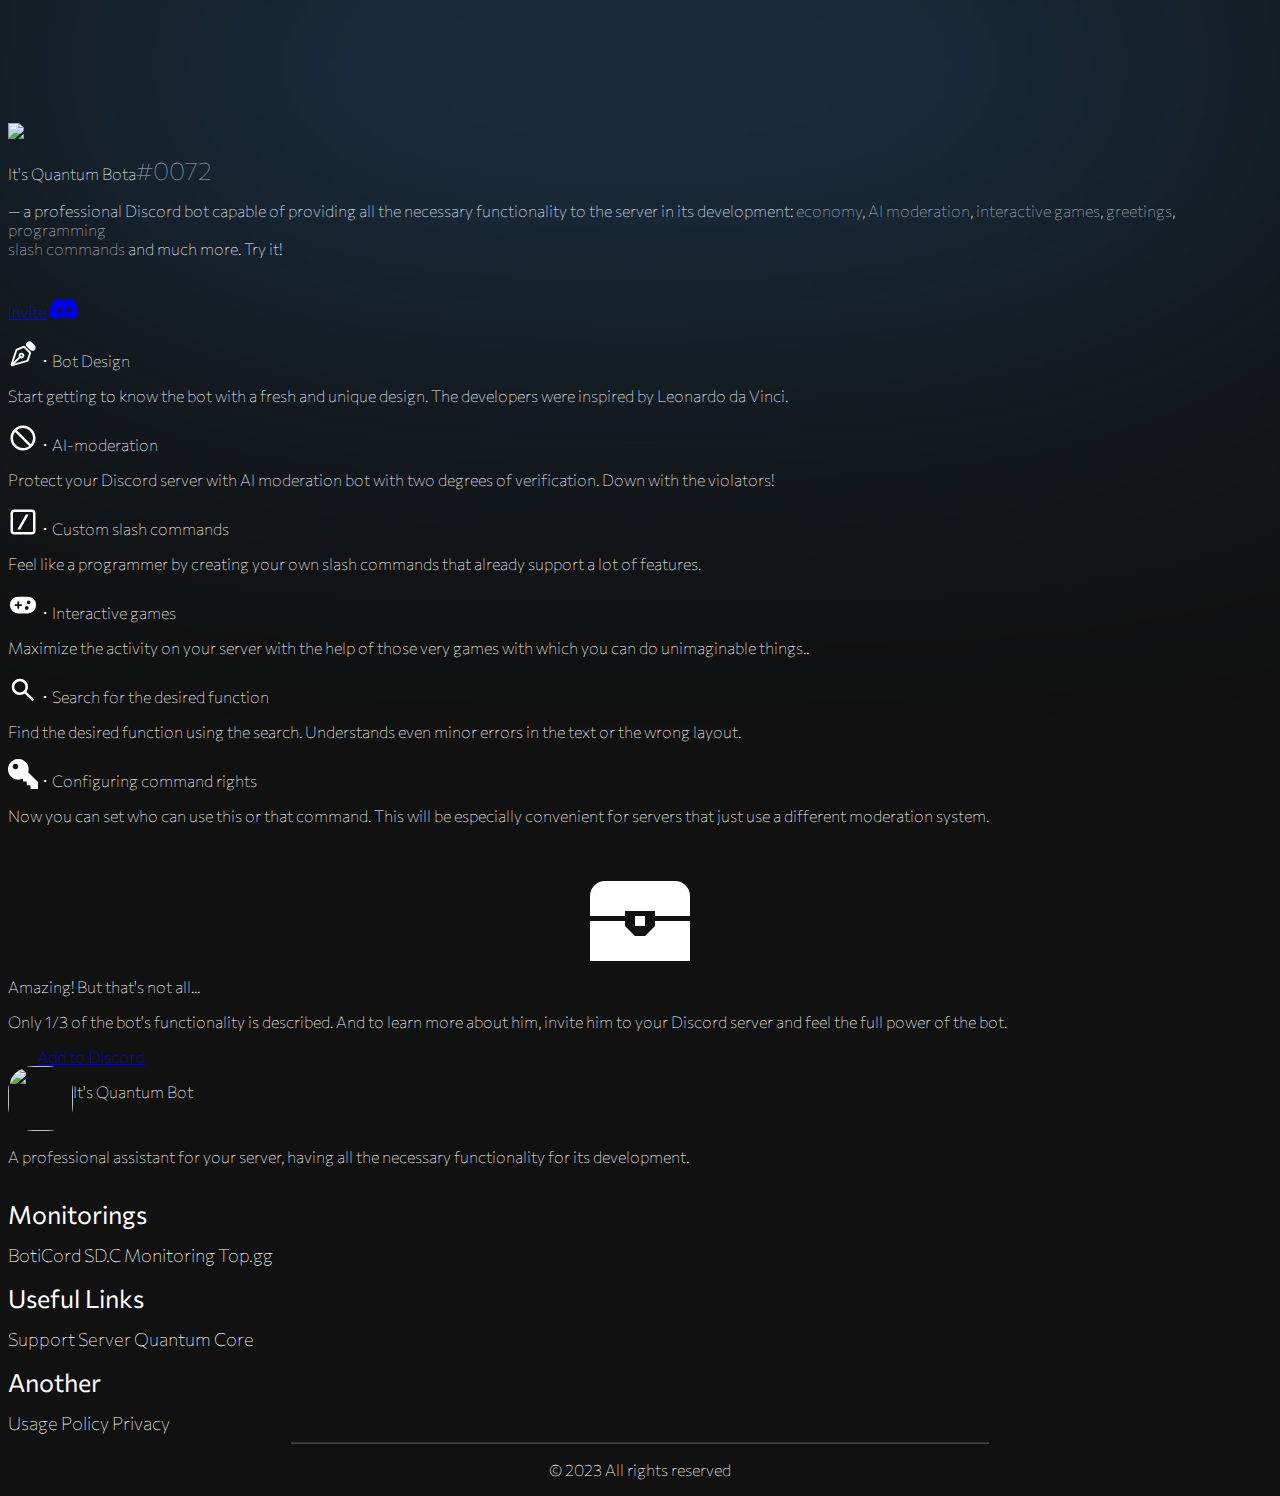
==== commit 4ca05cae: "Update index.html" ====
--- a/index.html
+++ b/index.html
@@ -10,17 +10,19 @@
 
 		<meta name="viewport" content="width=device-width, initial-scale=1.0, maximum-scale=1.0, user-scalable=no">
 
-	    <meta name="description" content="It's Quantum Bot — a professional bot capable of supporting your server, providing all the necessary functionality during its development." />
-	    <meta name="viewport" content="width=device-width, initial-scale=1.0">
-	    <meta name="theme-color" content="#111111">
-	    <meta name="keywords" content="bdb, discord bots, best discord bots, дискорд боты, discord, дискорд, disbots, disbots best" />  
+	        <meta name="description" content="It's Quantum Bot — a professional bot capable of supporting your server, providing all the necessary functionality during its development." />
+	        <meta name="viewport" content="width=device-width, initial-scale=1.0">
+	        <meta name="theme-color" content="#111111">
+	        <meta name="keywords" content="bdb, discord bots, best discord bots, дискорд боты, discord, дискорд, disbots, disbots best" />  
 	    
-	    <meta property="og:type" content="website">
-	    <meta property="og:title" content="It's Quantum Bot">
-	    <meta property="og:description" content="It's Quantum Bot — a professional bot capable of supporting your server, providing all the necessary functionality during its development.">
-	    <meta property="og:url" content="https://kooolami.github.io/quantumbot">
-	    <meta property="og:image" content="https://images-ext-1.discordapp.net/external/DIkOismXj4B5YyvIl13mieGrvAp-vrmtmXgA39Qa33Y/https/cdn.discordapp.com/avatars/1130834452008947792/7b48f064a571ddb4c4ea2217fe2902ff.webp">
-	    <meta property="og:locale" content="en_US">
+	        <meta property="og:type" content="website">
+	        <meta property="og:title" content="It's Quantum Bot">
+	        <meta property="og:description" content="It's Quantum Bot — a professional bot capable of supporting your server, providing all the necessary functionality during its development.">
+	        <meta property="og:url" content="https://kooolami.github.io/quantumbot">
+	        <meta property="og:image" content="https://images-ext-1.discordapp.net/external/DIkOismXj4B5YyvIl13mieGrvAp-vrmtmXgA39Qa33Y/https/cdn.discordapp.com/avatars/1130834452008947792/7b48f064a571ddb4c4ea2217fe2902ff.webp">
+	        <meta property="og:locale" content="en_US">
+
+		<meta name="yandex-verification" content="fa3f5a9943c9d2a7" />
   	</head>
   	<body style="background-color: #111111; color: #fff; font-weight: 100; font-family: 'Commissioner', sans-serif;">
   		<style>
@@ -37,15 +39,15 @@
     		<div class="general">
 	 	 		<img class="generalLogo" src="https://images-ext-1.discordapp.net/external/DIkOismXj4B5YyvIl13mieGrvAp-vrmtmXgA39Qa33Y/https/cdn.discordapp.com/avatars/1130834452008947792/7b48f064a571ddb4c4ea2217fe2902ff.webp">
 
-	  			<p class="generalName" id="hiQuantum">It's Quantum Bot<span style="font-size: 25px; color: rgb(255, 255, 255, 0.5)">#0072</span></p>
+	  			<p class="generalName" id="hiQuantum">It's Quantum Bota<span style="font-size: 25px; color: rgb(255, 255, 255, 0.5)">#0072</span></p>
 		</div>
 		<div class="generalAddon">
 			<p class="generalDescription" id="quantumDescription">— a professional Discord bot capable of providing all the necessary functionality to the server in its development: <span style="color: rgb(255, 255, 255, 0.7)"> economy</span>, <span style="color: rgb(255, 255, 255, 0.7)">AI moderation</span>, <span style="color: rgb(255, 255, 255, 0.7)"> interactive games</span>, <span style="color: rgb(255, 255, 255, 0.7)"> greetings</span>, <span style="color: rgb(255, 255, 255, 0.7)"> programming<br>slash commands</span> and much more. Try it!</p><br>
 
 			<div class="generalButtons">
-				<a id="inviteButton" href="https://discord.gg/MeukkSw5uc" class="button">Invite</a>
-				<a id="aboutButton" href="https://discord.gg/MeukkSw5uc" class="button">About Bot</a>
-				<a href="/" class="socialButton"><svg style="margin-bottom: -3.5px;" transform="translate(0 2)" xmlns="http://www.w3.org/2000/svg" width="28" height="28" fill="currentColor" class="bi bi-discord" viewBox="0 0 16 16"><path d="M13.545 2.907a13.227 13.227 0 0 0-3.257-1.011.05.05 0 0 0-.052.025c-.141.25-.297.577-.406.833a12.19 12.19 0 0 0-3.658 0 8.258 8.258 0 0 0-.412-.833.051.051 0 0 0-.052-.025c-1.125.194-2.22.534-3.257 1.011a.041.041 0 0 0-.021.018C.356 6.024-.213 9.047.066 12.032c.001.014.01.028.021.037a13.276 13.276 0 0 0 3.995 2.02.05.05 0 0 0 .056-.019c.308-.42.582-.863.818-1.329a.05.05 0 0 0-.01-.059.051.051 0 0 0-.018-.011 8.875 8.875 0 0 1-1.248-.595.05.05 0 0 1-.02-.066.051.051 0 0 1 .015-.019c.084-.063.168-.129.248-.195a.05.05 0 0 1 .051-.007c2.619 1.196 5.454 1.196 8.041 0a.052.052 0 0 1 .053.007c.08.066.164.132.248.195a.051.051 0 0 1-.004.085 8.254 8.254 0 0 1-1.249.594.05.05 0 0 0-.03.03.052.052 0 0 0 .003.041c.24.465.515.909.817 1.329a.05.05 0 0 0 .056.019 13.235 13.235 0 0 0 4.001-2.02.049.049 0 0 0 .021-.037c.334-3.451-.559-6.449-2.366-9.106a.034.034 0 0 0-.02-.019Zm-8.198 7.307c-.789 0-1.438-.724-1.438-1.612 0-.889.637-1.613 1.438-1.613.807 0 1.45.73 1.438 1.613 0 .888-.637 1.612-1.438 1.612Zm5.316 0c-.788 0-1.438-.724-1.438-1.612 0-.889.637-1.613 1.438-1.613.807 0 1.451.73 1.438 1.613 0 .888-.631 1.612-1.438 1.612Z"/></svg></a> 
+				<a id="inviteButton" href="https://discord.com/oauth2/authorize?scope=bot+applications.commands&client_id=1130834452008947792&permissions=8" class="button">Invite</a>
+				<!-- <a id="aboutButton" href="https://discord.gg/MeukkSw5uc" class="button">About Bot</a> -->
+				<a href="https://discord.gg/MeukkSw5u" class="socialButton"><svg style="margin-bottom: -3.5px;" transform="translate(0 2)" xmlns="http://www.w3.org/2000/svg" width="28" height="28" fill="currentColor" class="bi bi-discord" viewBox="0 0 16 16"><path d="M13.545 2.907a13.227 13.227 0 0 0-3.257-1.011.05.05 0 0 0-.052.025c-.141.25-.297.577-.406.833a12.19 12.19 0 0 0-3.658 0 8.258 8.258 0 0 0-.412-.833.051.051 0 0 0-.052-.025c-1.125.194-2.22.534-3.257 1.011a.041.041 0 0 0-.021.018C.356 6.024-.213 9.047.066 12.032c.001.014.01.028.021.037a13.276 13.276 0 0 0 3.995 2.02.05.05 0 0 0 .056-.019c.308-.42.582-.863.818-1.329a.05.05 0 0 0-.01-.059.051.051 0 0 0-.018-.011 8.875 8.875 0 0 1-1.248-.595.05.05 0 0 1-.02-.066.051.051 0 0 1 .015-.019c.084-.063.168-.129.248-.195a.05.05 0 0 1 .051-.007c2.619 1.196 5.454 1.196 8.041 0a.052.052 0 0 1 .053.007c.08.066.164.132.248.195a.051.051 0 0 1-.004.085 8.254 8.254 0 0 1-1.249.594.05.05 0 0 0-.03.03.052.052 0 0 0 .003.041c.24.465.515.909.817 1.329a.05.05 0 0 0 .056.019 13.235 13.235 0 0 0 4.001-2.02.049.049 0 0 0 .021-.037c.334-3.451-.559-6.449-2.366-9.106a.034.034 0 0 0-.02-.019Zm-8.198 7.307c-.789 0-1.438-.724-1.438-1.612 0-.889.637-1.613 1.438-1.613.807 0 1.45.73 1.438 1.613 0 .888-.637 1.612-1.438 1.612Zm5.316 0c-.788 0-1.438-.724-1.438-1.612 0-.889.637-1.613 1.438-1.613.807 0 1.451.73 1.438 1.613 0 .888-.631 1.612-1.438 1.612Z"/></svg></a> 
 			</div>
 		</div>
 
@@ -78,7 +80,7 @@
 				<center><svg transform="translate(0 20)" xmlns="http://www.w3.org/2000/svg" width="120" height="120" viewBox="0 0 24 24"><path fill="currentColor" d="M5 4h14a3 3 0 0 1 3 3v4h-7v-1H9v1H2V7a3 3 0 0 1 3-3m6 7h2v2h-2v-2m-9 1h7v1l2 2h2l2-2v-1h7v8H2v-8Z"/></svg></center>
 				<p class="funcName" id="funcMoreName">Amazing! But that's not all...</p>
 				<p class="funcDesc" id="funcMoreDescription">Only 1/3 of the bot's functionality is described. And to learn more about him, invite him to your Discord server and feel the full power of the bot.</p>
-				<a id="buttonAddToDiscord" style="padding: 15px 30px;" href="https://discord.gg/MeukkSw5uc" class="button">Добавить в Discord</a>
+				<a id="buttonAddToDiscord" style="padding: 15px 30px;" href="https://discord.com/oauth2/authorize?scope=bot+applications.commands&client_id=1130834452008947792&permissions=8" class="button">Add to Discord</a>
 			</div>
 		</div>
 
@@ -108,8 +110,8 @@
 
 		 	 	<div class="footerCategory">
 		 	 		<p id="footerAnother" style="font-size: 25px; font-weight: 400; margin-top: 17px; height: 20px;">Another</p>
-		 	 		<a id="footerTerms" href="/" style="font-size: 18px; height: 35px; color: #fff; text-decoration: none;">Usage Policy</a>
-		 	 		<a id="footerPrivacy" href="/" style="font-size: 18px; height: 35px; color: #fff; text-decoration: none;">Privacy</a>
+		 	 		<a id="footerTerms" href="https://kooolami.github.io/quantumbot/terms" style="font-size: 18px; height: 35px; color: #fff; text-decoration: none;">Usage Policy</a>
+		 	 		<a id="footerPrivacy" href="https://kooolami.github.io/quantumbot/privacy" style="font-size: 18px; height: 35px; color: #fff; text-decoration: none;">Privacy</a>
 		 	 	</div>
 	 	 	</div>
 
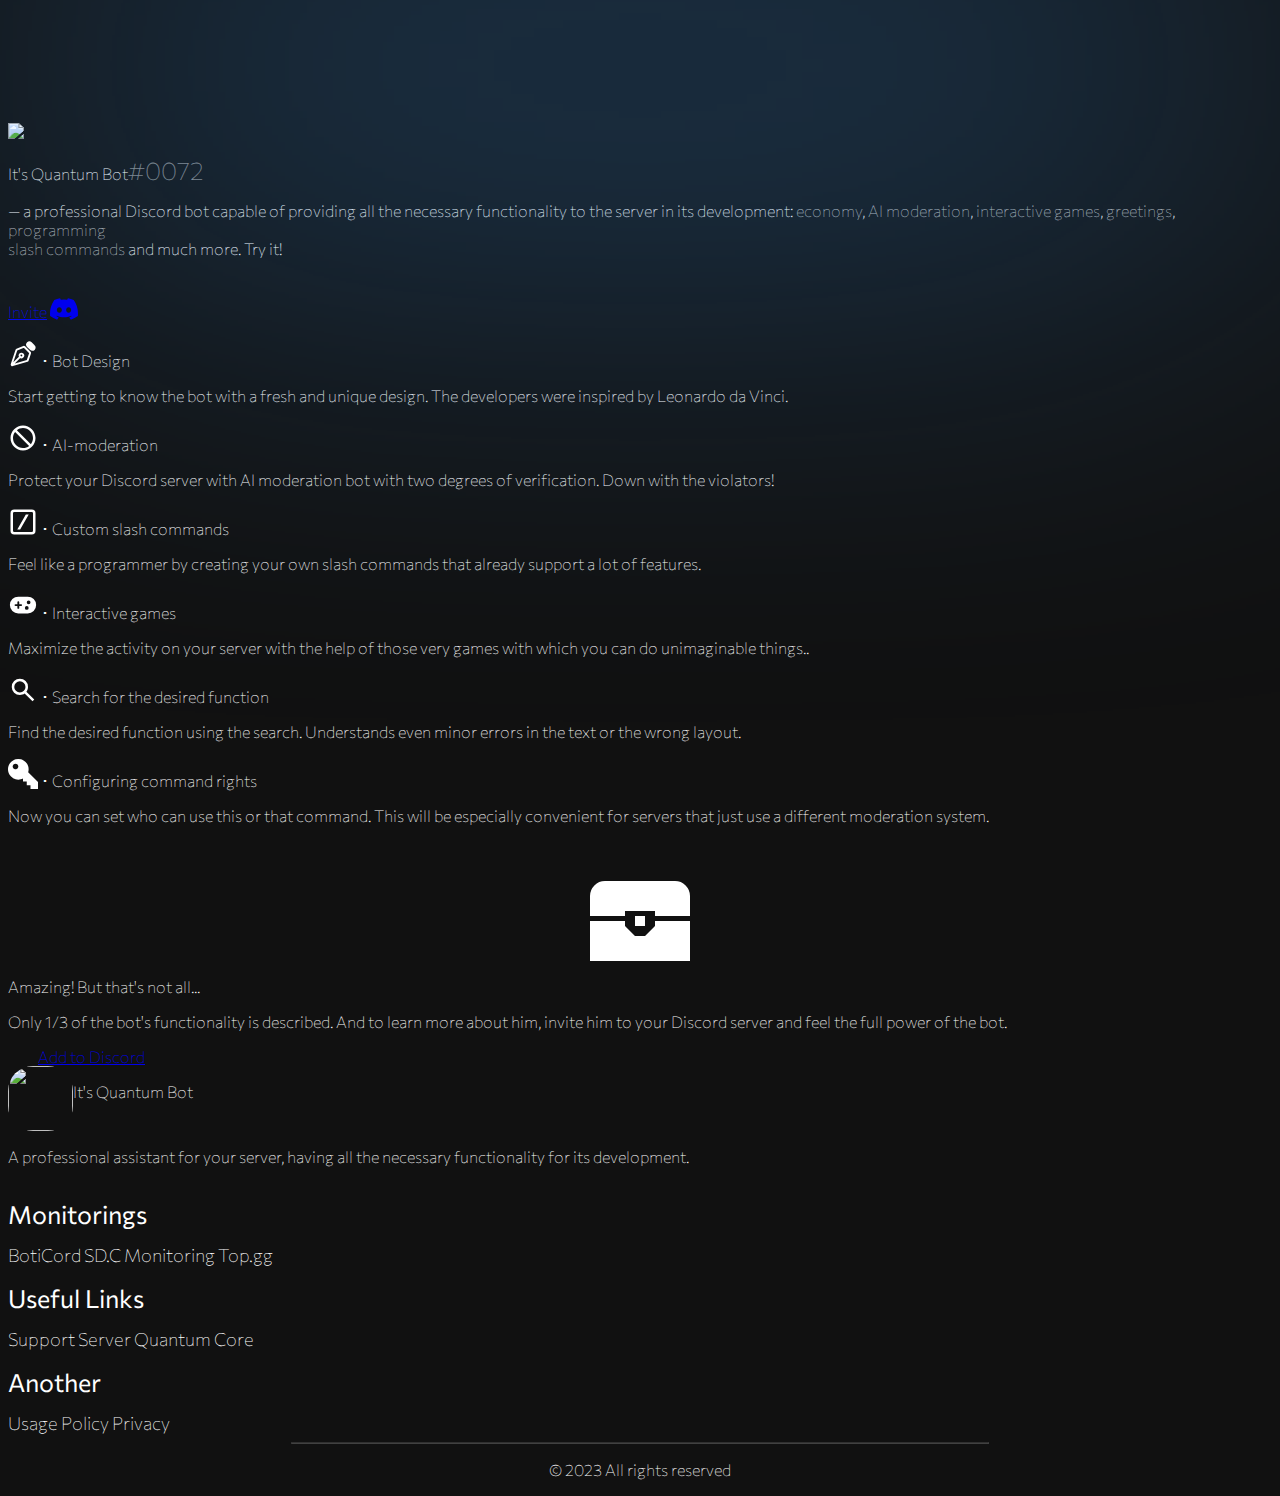
==== commit d3843312: "Update index.html" ====
--- a/index.html
+++ b/index.html
@@ -12,17 +12,14 @@
 
 	        <meta name="description" content="It's Quantum Bot — a professional bot capable of supporting your server, providing all the necessary functionality during its development." />
 	        <meta name="viewport" content="width=device-width, initial-scale=1.0">
-	        <meta name="theme-color" content="#111111">
+	        <meta name="theme-color" content="#2B2D31">
 	        <meta name="keywords" content="bdb, discord bots, best discord bots, дискорд боты, discord, дискорд, disbots, disbots best" />  
 	    
-	        <meta property="og:type" content="website">
 	        <meta property="og:title" content="It's Quantum Bot">
 	        <meta property="og:description" content="It's Quantum Bot — a professional bot capable of supporting your server, providing all the necessary functionality during its development.">
 	        <meta property="og:url" content="https://kooolami.github.io/quantumbot">
 	        <meta property="og:image" content="https://images-ext-1.discordapp.net/external/DIkOismXj4B5YyvIl13mieGrvAp-vrmtmXgA39Qa33Y/https/cdn.discordapp.com/avatars/1130834452008947792/7b48f064a571ddb4c4ea2217fe2902ff.webp">
 	        <meta property="og:locale" content="en_US">
-
-		<meta name="yandex-verification" content="fa3f5a9943c9d2a7" />
   	</head>
   	<body style="background-color: #111111; color: #fff; font-weight: 100; font-family: 'Commissioner', sans-serif;">
   		<style>
@@ -39,7 +36,7 @@
     		<div class="general">
 	 	 		<img class="generalLogo" src="https://images-ext-1.discordapp.net/external/DIkOismXj4B5YyvIl13mieGrvAp-vrmtmXgA39Qa33Y/https/cdn.discordapp.com/avatars/1130834452008947792/7b48f064a571ddb4c4ea2217fe2902ff.webp">
 
-	  			<p class="generalName" id="hiQuantum">It's Quantum Bota<span style="font-size: 25px; color: rgb(255, 255, 255, 0.5)">#0072</span></p>
+	  			<p class="generalName" id="hiQuantum">It's Quantum Bot<span style="font-size: 25px; color: rgb(255, 255, 255, 0.5)">#0072</span></p>
 		</div>
 		<div class="generalAddon">
 			<p class="generalDescription" id="quantumDescription">— a professional Discord bot capable of providing all the necessary functionality to the server in its development: <span style="color: rgb(255, 255, 255, 0.7)"> economy</span>, <span style="color: rgb(255, 255, 255, 0.7)">AI moderation</span>, <span style="color: rgb(255, 255, 255, 0.7)"> interactive games</span>, <span style="color: rgb(255, 255, 255, 0.7)"> greetings</span>, <span style="color: rgb(255, 255, 255, 0.7)"> programming<br>slash commands</span> and much more. Try it!</p><br>
